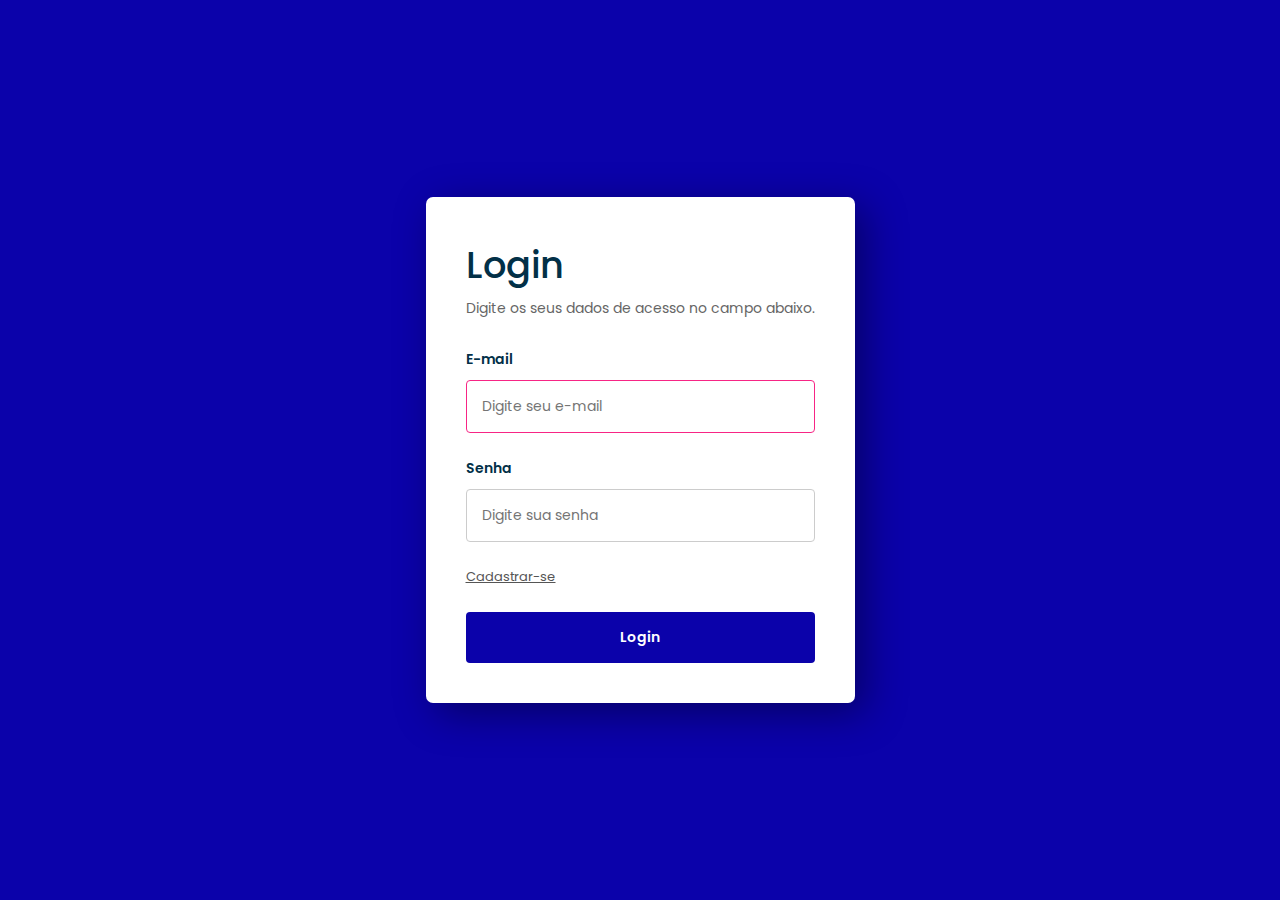
==== app/src/main/assets/login.html @ 7bbbaaf4 "Segundo Commit" ====
<!DOCTYPE html>
<html lang="pt-BR">
<head>
    <meta charset="UTF-8">
    <meta http-equiv="X-UA-Compatible" content="IE=edge">
    <meta name="viewport" content="width=device-width, initial-scale=1.0">
    <title>Login</title>
    <link href="CSS/styleLogin.css" rel="stylesheet">
    <link href="https://fonts.googleapis.com/css2?family=Poppins:wght@300;400;500&display=swap" rel="stylesheet">


</head>
<body>
<div class="page">
    <form action="index.html" class="formLogin" method="POST">
        <h1>Login</h1>
        <p>Digite os seus dados de acesso no campo abaixo.</p>
        <label for="email">E-mail</label>
        <input type="email" name="email" id="email" placeholder="Digite seu e-mail" autofocus="true" required/>
        <label for="senha">Senha</label>
        <input type="password" name="senha" id="senha" placeholder="Digite sua senha" required/>
        <a href="cadastro.html">Cadastrar-se</a>
        <input type="submit" value="Login" class="btn" />
    </form>
</div>
</body>
</html>
---- app/src/main/assets/CSS/styleLogin.css ----
*{
    padding: 0;
    margin: 0;
    box-sizing: border-box;
    font-family: 'Poppins', sans-serif;
}
body{
    background-color: #0b02aa;
    background-position: center;
    background-repeat: no-repeat;
    background-size: cover;
    display: flex;
    align-items: center;
    justify-content: center;
    padding: 20px;
    min-height: 100vh;
}
.w50{
    width: 50%;
    float: left;
    padding-right: 15px;
}
.box{
    display: flex;
    width: 930px;
}
.img-box{
    background-color: rgba(255, 255, 255, 0.5);
    width: 50%;
    display: flex;
    align-items: center;
    padding: 20px;
    border-radius: 20px  0 0 20px;
}
.img-box img{
    width: 100%;
}
.form-box{
    background-color: rgba(255, 255, 255, 0.4);
    backdrop-filter: blur(40px);
    padding: 30px 40px;
    width: 50%;
    border-radius: 0 20px 20px 0;
}
.form-box h2{
    font-size: 30px;
}
.form-box p{
    font-weight: bold;
    color: #3D3D3D;
}
.form-box p a{
    color: #FF008A;
    text-decoration: none;
}
.form-box form{
    margin: 20px 0;
}
form .input-group{
    margin-bottom: 15px;
}
form .input-group label{
    color: #3D3D3D;
    font-weight: bold;
    display: block;
    margin-bottom: 5px;
}
form .input-group input{
    width: 100%;
    height: 47px;
    background-color: rgba(255, 255, 255, 0.32);
    border-radius: 20px;
    outline: none;
    border: 2px solid transparent;
    padding: 15px;
    font-size: 15px;
    color: #616161;
    transition: all 0.4s ease;
}
form .input-group input:focus{
    border-color: #ff008869;
}
form .input-group button{
    width: 100%;
    height: 47px;
    background: #FF008A;
    border-radius: 20px;
    outline: none;
    border: none;
    margin-top: 15px;
    color: white;
    cursor: pointer;
    font-size: 16px;
}
@media (max-width:930px) {
    .img-box{
        display: none;
    }
    .box{
        width: 700px;
    }
    .form-box{
        width: 100%;
        border-radius: 20px;
    }
}
@media (max-width:500px) {
    .w50{
        width: 100%;
        padding: 0;
    }
}

body {
    font-family: 'Inter', sans-serif;
    margin: 0;
    padding: 0;
    color: #023047;
}

.page {
    display: flex;
    flex-direction: column;
    align-items: center;
    align-content: center;
    justify-content: center;
    width: 100%;
    height: 100vh;
    background-color: #0b02aa;
}

.formLogin {
    display: flex;
    flex-direction: column;
    background-color: #fff;
    border-radius: 7px;
    padding: 40px;
    box-shadow: 10px 10px 40px rgba(0, 0, 0, 0.4);
    gap: 5px;
    margin-right: 15px;
    margin-left: 15px;
}

.areaLogin img {
    width: 420px;
}

.formLogin h1 {
    padding: 0;
    margin: 0;
    font-weight: 500;
    font-size: 2.3em;
}

.formLogin p {
    display: inline-block;
    font-size: 14px;
    color: #666;
    margin-bottom: 25px;
}

.formLogin input {
    padding: 15px;
    font-size: 14px;
    border: 1px solid #ccc;
    margin-bottom: 20px;
    margin-top: 5px;
    border-radius: 4px;
    transition: all linear 160ms;
    outline: none;
}

.formLogin input:focus {
    border: 1px solid #f72585;
}

.formLogin label {
    font-size: 14px;
    font-weight: 600;
}

.formLogin a {
    display: inline-block;
    margin-bottom: 20px;
    font-size: 13px;
    color: #555;
    transition: all linear 160ms;
}

.formLogin a:hover {
    color: #f72585;
}

.btn {
    background-color: #0b02aa;
    color: #fff;
    font-size: 14px;
    font-weight: 600;
    border: none !important;
    transition: all linear 160ms;
    cursor: pointer;
    margin: 0 !important;
}

.btn:hover {
    transform: scale(1.05);
    background-color: #ff0676;


}
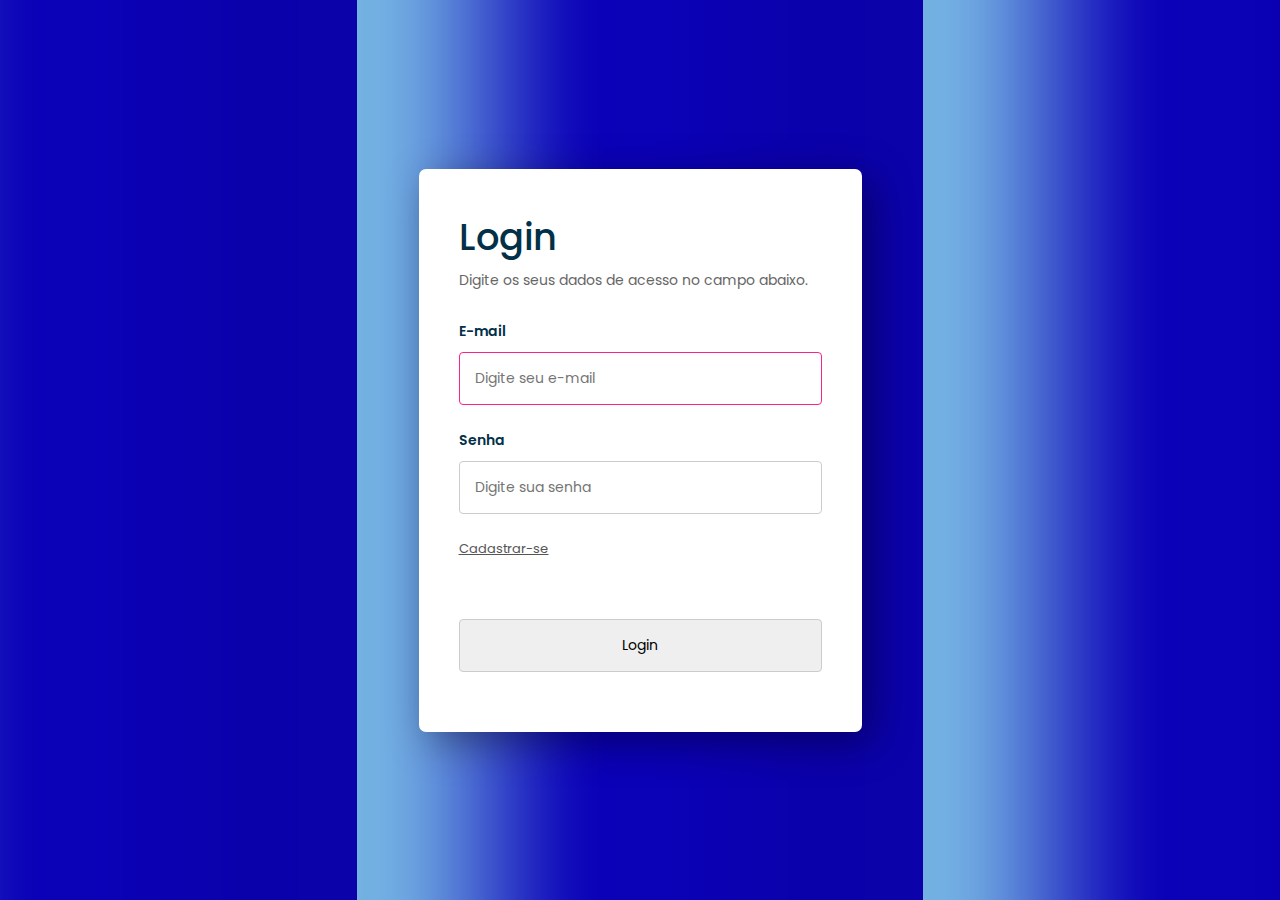
==== commit c30e3581: "Terceiro Commit" ====
--- a/app/src/main/assets/login.html
+++ b/app/src/main/assets/login.html
@@ -4,24 +4,31 @@
     <meta charset="UTF-8">
     <meta http-equiv="X-UA-Compatible" content="IE=edge">
     <meta name="viewport" content="width=device-width, initial-scale=1.0">
-    <title>Login</title>
+    <title>Login APP</title>
     <link href="CSS/styleLogin.css" rel="stylesheet">
     <link href="https://fonts.googleapis.com/css2?family=Poppins:wght@300;400;500&display=swap" rel="stylesheet">
 
 
 </head>
 <body>
-<div class="page">
-    <form action="index.html" class="formLogin" method="POST">
+
+    <form action="jan-2025.html" class="formLogin" method="POST">
         <h1>Login</h1>
         <p>Digite os seus dados de acesso no campo abaixo.</p>
+
         <label for="email">E-mail</label>
-        <input type="email" name="email" id="email" placeholder="Digite seu e-mail" autofocus="true" required/>
+        <input type="email" name="email" id="email" placeholder="Digite seu e-mail" autofocus="true" size="25px" required/>
+
         <label for="senha">Senha</label>
-        <input type="password" name="senha" id="senha" placeholder="Digite sua senha" required/>
-        <a href="cadastro.html">Cadastrar-se</a>
+        <input type="password" name="senha" id="senha" placeholder="Digite sua senha" size="25px" required/>
+
+        <a href="cadastro.html">Cadastrar-se</a><br>
+
         <input type="submit" value="Login" class="btn" />
+
     </form>
-</div>
+
+
+
 </body>
 </html>--- a/app/src/main/assets/CSS/styleLogin.css
+++ b/app/src/main/assets/CSS/styleLogin.css
@@ -4,22 +4,13 @@
     box-sizing: border-box;
     font-family: 'Poppins', sans-serif;
 }
-body{
-    background-color: #0b02aa;
-    background-position: center;
-    background-repeat: no-repeat;
-    background-size: cover;
-    display: flex;
-    align-items: center;
-    justify-content: center;
-    padding: 20px;
-    min-height: 100vh;
-}
+
 .w50{
     width: 50%;
     float: left;
     padding-right: 15px;
 }
+
 .box{
     display: flex;
     width: 930px;
@@ -112,6 +103,11 @@
 }
 
 body {
+    background: url('../IMG/tela2.png') center center/contain;
+    display: flex;
+    align-items: center;
+    justify-content: center;
+    min-height: 100vh;
     font-family: 'Inter', sans-serif;
     margin: 0;
     padding: 0;
@@ -191,7 +187,7 @@
     color: #f72585;
 }
 
-.btn {
+btn {
     background-color: #0b02aa;
     color: #fff;
     font-size: 14px;
@@ -204,7 +200,6 @@
 
 .btn:hover {
     transform: scale(1.05);
-    background-color: #ff0676;
-
-
-}+}
+
+
